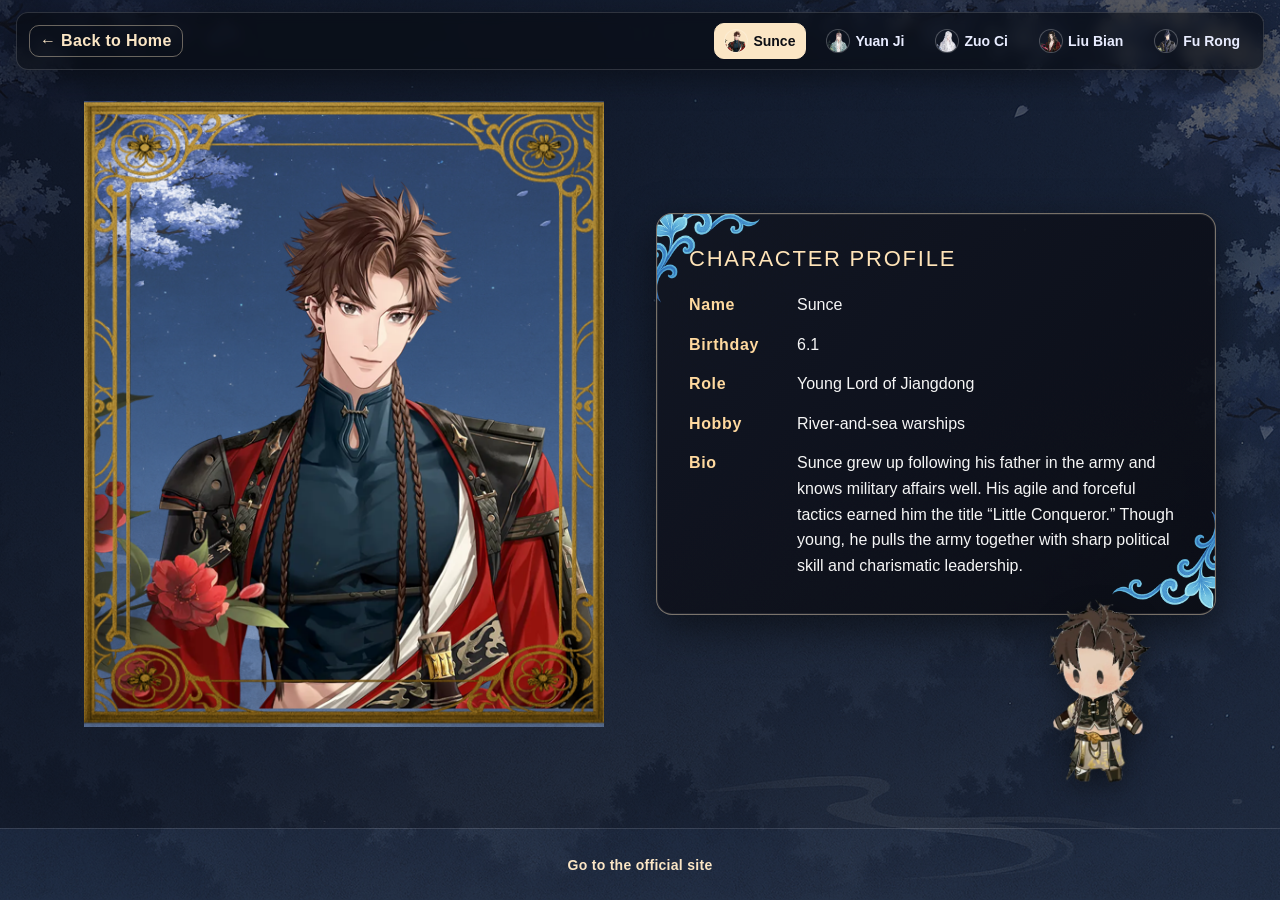
==== role1.html @ f716910d "Add files via upload" ====
﻿<!-- role1 Sunce profile -->
<!DOCTYPE html>
<html lang="en">
<head>
  <meta charset="UTF-8">
  <meta name="viewport" content="width=device-width, initial-scale=1.0">
  <title>Sunce Profile</title>
  <link rel="stylesheet" href="css/role1.css">
</head>
<body>
  <header class="nav-bar">
    <a class="nav-back" href="index.html" aria-label="Back to home">← Back to Home</a>
    <button class="nav-toggle" type="button" aria-expanded="false" aria-controls="nav-links">
      <span class="sr-only">Toggle navigation</span>
      <span class="nav-toggle-icon" aria-hidden="true"></span>
    </button>
    <nav id="nav-links" class="nav-links" aria-label="Character navigation">
      <a href="role1.html" class="active"><img class="nav-icon" src="images/Sunce.png" alt="">Sunce</a>
      <a href="role2.html"><img class="nav-icon" src="images/Yuanji.png" alt="">Yuan Ji</a>
      <a href="role3.html"><img class="nav-icon" src="images/Zuoci.png" alt="">Zuo Ci</a>
      <a href="role4.html"><img class="nav-icon" src="images/Liubian.png" alt="">Liu Bian</a>
      <a href="role5.html"><img class="nav-icon" src="images/Furong.png" alt="">Fu Rong</a>
    </nav>
  </header>

  <main class="page">
    <h1 class="sr-only">Sunce profile</h1>
    <section class="card">
      <img class="card-frame" src="images/card_background.png" alt="">
      <img class="card-frame-top" src="images/card_frame.png" alt="">
      <img class="card-portrait" src="images/Sunce.png" alt="Sunce portrait">
    </section>

    <section class="info-panel">
      <div class="info-heading">Character Profile</div>
      <dl class="info-list">
        <div class="info-row">
          <dt>Name</dt>
          <dd>Sunce</dd>
        </div>
        <div class="info-row">
          <dt>Birthday</dt>
          <dd>6.1</dd>
        </div>
        <div class="info-row">
          <dt>Role</dt>
          <dd>Young Lord of Jiangdong</dd>
        </div>
        <div class="info-row">
          <dt>Hobby</dt>
          <dd>River-and-sea warships</dd>
        </div>
        <div class="info-row">
          <dt>Bio</dt>
          <dd>Sunce grew up following his father in the army and knows military affairs well. His agile and forceful tactics earned him the title “Little Conqueror.” Though young, he pulls the army together with sharp political skill and charismatic leadership.</dd>
        </div>
      </dl>
    </section>

    <button class="chibi-trigger" type="button" aria-label="Sunce chibi dialog">
      <img src="images/Sunce_q.png" alt="Sunce chibi illustration">
      <span class="chibi-dialog" role="dialog" aria-live="polite">You look even better than I imagined.</span>
    </button>
  </main>

  <footer class="site-footer">
    <a href="https://yuan.lingxigames.com/#/pc" target="_blank" rel="noopener noreferrer">Go to the official site</a>
  </footer>

  <script src="js/role1.js"></script>
</body>
</html>
---- css/role1.css ----
﻿:root {
  --footer-h: 72px;
}

body {
  margin: 0;
  min-height: 100vh;
  font-family: "Segoe UI", Arial, sans-serif;
  color: #f8f8f8;
  background: url("../images/background.png") center/cover no-repeat fixed #0b0d13;
}

.sr-only {
  position: absolute;
  width: 1px;
  height: 1px;
  padding: 0;
  margin: -1px;
  overflow: hidden;
  clip: rect(0, 0, 0, 0);
  border: 0;
}

.nav-bar {
  position: fixed;
  top: 12px;
  left: 16px;
  right: 16px;
  display: flex;
  align-items: center;
  gap: 16px;
  justify-content: flex-start;
  padding: 10px 12px;
  background: rgba(8, 10, 18, 0.6);
  border: 1px solid rgba(255, 255, 255, 0.15);
  border-radius: 12px;
  backdrop-filter: blur(6px);
  box-shadow: 0 10px 28px rgba(0, 0, 0, 0.35);
  z-index: 10;
  position: fixed;
}

.nav-toggle {
  display: none;
  background: rgba(251, 230, 197, 0.12);
  border: 1px solid rgba(251, 230, 197, 0.4);
  color: #fbe6c5;
  border-radius: 10px;
  padding: 8px 10px;
  cursor: pointer;
  align-items: center;
  justify-content: center;
  gap: 6px;
}

.nav-toggle:focus-visible {
  outline: 2px solid #fbe6c5;
  outline-offset: 2px;
}

.nav-toggle-icon,
.nav-toggle-icon::before,
.nav-toggle-icon::after {
  display: block;
  width: 18px;
  height: 2px;
  background: currentColor;
  border-radius: 1px;
  position: relative;
  content: "";
}

.nav-toggle-icon::before,
.nav-toggle-icon::after {
  position: absolute;
  left: 0;
}

.nav-toggle-icon::before {
  top: -6px;
}

.nav-toggle-icon::after {
  top: 6px;
}

.nav-back {
  color: #fbe6c5;
  text-decoration: none;
  font-weight: 700;
  letter-spacing: 0.02em;
  padding: 6px 10px;
  border-radius: 10px;
  border: 1px solid rgba(251, 230, 197, 0.4);
  transition: background 0.2s, border-color 0.2s, color 0.2s;
}

.nav-back:hover {
  background: rgba(251, 230, 197, 0.12);
  border-color: rgba(251, 230, 197, 0.7);
  color: #fff4df;
}

.nav-links {
  display: flex;
  align-items: center;
  gap: 10px;
  flex-wrap: wrap;
  margin-left: auto;
}

.nav-links a {
  color: #e8ecff;
  text-decoration: none;
  padding: 6px 10px;
  border-radius: 10px;
  font-weight: 600;
  font-size: 14px;
  border: 1px solid transparent;
  transition: background 0.2s, color 0.2s, border-color 0.2s;
  display: inline-flex;
  align-items: center;
  gap: 6px;
}

.nav-links a:hover {
  background: rgba(255, 255, 255, 0.08);
  border-color: rgba(255, 255, 255, 0.25);
}

.nav-links a.active {
  color: #0b0d13;
  background: #fbe6c5;
  border-color: #fbe6c5;
}

.nav-icon {
  width: 22px;
  height: 22px;
  border-radius: 50%;
  object-fit: cover;
  display: block;
  box-shadow: 0 0 0 1px rgba(255, 255, 255, 0.25);
}

.page {
  display: grid;
  grid-template-columns: 1.05fr 1fr;
  gap: 32px;
  align-items: center;
  justify-items: center;
  padding: 48px 64px;
  min-height: calc(100vh - var(--footer-h));
  background: linear-gradient(120deg, rgba(6, 8, 16, 0.78), rgba(10, 12, 20, 0.6));
  box-sizing: border-box;
  position: relative;
}

.card {
  position: relative;
  width: min(520px, 42vw);
  aspect-ratio: 3 / 4;
  overflow: visible;
  animation: fade-up 0.65s ease forwards;
  animation-delay: 0.02s;
  opacity: 0;
  transform: translateY(12px);
  will-change: opacity, transform;
}

.card-frame {
  position: absolute;
  inset: 0;
  width: 100%;
  height: 100%;
  object-fit: contain;
  z-index: 1;
  pointer-events: none;
}

.card-frame-top {
  position: absolute;
  inset: 0;
  width: 100%;
  height: 100%;
  object-fit: contain;
  z-index: 4;
  pointer-events: none;
  transform: translate(var(--frame-top-offset-x), var(--frame-top-offset-y)) scale(1.02);
}

.card-portrait {
  position: absolute;
  width: auto;
  height: auto;
  max-width: 100%;
  max-height: 100%;
  object-fit: contain;
  transform: translateY(8%);
  z-index: 2;
}

.card-caption {
  position: absolute;
  bottom: 6%;
  left: 50%;
  transform: translateX(-50%);
  padding: 8px 16px;
  background: rgba(0, 0, 0, 0.45);
  border: 1px solid rgba(255, 255, 255, 0.35);
  border-radius: 12px;
  backdrop-filter: blur(4px);
  z-index: 3;
}

.card-caption .name {
  font-size: 20px;
  letter-spacing: 0.06em;
}

.info-panel {
  position: relative;
  width: min(560px, 48vw);
  padding: 32px 32px 36px;
  background: linear-gradient(135deg, rgba(18, 22, 34, 0.92), rgba(10, 12, 20, 0.92));
  border: 1px solid rgba(251, 230, 197, 0.45);
  border-radius: 16px;
  box-shadow: 0 14px 40px rgba(0, 0, 0, 0.5), inset 0 0 0 1px rgba(255, 255, 255, 0.08);
  box-sizing: border-box;
  overflow: hidden;
  animation: fade-up 0.65s ease forwards;
  animation-delay: 0.08s;
  opacity: 0;
  transform: translateY(12px);
  will-change: opacity, transform;
}

.info-panel::before,
.info-panel::after {
  content: "";
  position: absolute;
  width: 120px;
  height: 120px;
  pointer-events: none;
  background-size: contain;
  background-repeat: no-repeat;
}

.info-panel::before {
  top: -12px;
  left: -12px;
  background-image: url("../images/top_left.png");
}

.info-panel::after {
  bottom: -12px;
  right: -12px;
  background-image: url("../images/bottom_right.png");
}

.info-heading {
  margin: 0 0 20px;
  font-size: 22px;
  letter-spacing: 0.08em;
  text-transform: uppercase;
  color: #ffe4b8;
}

.info-list {
  margin: 0;
  padding: 0;
  display: grid;
  gap: 14px;
}

.info-row {
  display: grid;
  grid-template-columns: 96px 1fr;
  gap: 12px;
  align-items: baseline;
}

.info-row dt {
  margin: 0;
  font-weight: 700;
  letter-spacing: 0.04em;
  color: #ffd99f;
}

.info-row dd {
  margin: 0;
  font-weight: 400;
  line-height: 1.6;
  color: #f6f6f6;
}

.chibi-trigger {
  position: absolute;
  right: 36px;
  bottom: calc(-50px + var(--footer-h));
  background: none;
  border: none;
  padding: 0;
  cursor: pointer;
  display: block;
  z-index: 6;
}

.chibi-trigger img {
  width: 280px;
  height: auto;
  display: block;
  filter: drop-shadow(0 8px 14px rgba(0, 0, 0, 0.45));
  transition: transform 0.15s ease;
}

.chibi-trigger:hover img {
  transform: translateY(-4px);
}

.chibi-dialog {
  position: absolute;
  right: 100%;
  bottom: 80px;
  transform: translateX(-10px);
  display: none;
  width: max-content;
  max-width: 360px;
  min-width: 120px;
  padding: 12px 14px;
  border-radius: 12px;
  background: rgba(10, 12, 20, 0.9);
  color: #fbe6c5;
  font-weight: 600;
  box-shadow: 0 10px 28px rgba(0, 0, 0, 0.35);
  border: 1px solid rgba(255, 255, 255, 0.18);
  line-height: 1.4;
  white-space: normal;
  word-break: break-word;
  writing-mode: horizontal-tb;
  text-align: left;
}

.chibi-dialog::after {
  content: "";
  position: absolute;
  top: 50%;
  right: -12px;
  transform: translateY(-50%);
  border-width: 10px 0 10px 12px;
  border-style: solid;
  border-color: transparent transparent transparent rgba(10, 12, 20, 0.9);
  filter: drop-shadow(1px 0 2px rgba(0, 0, 0, 0.3));
}

.chibi-trigger.is-open .chibi-dialog {
  display: block;
}

.site-footer {
  position: fixed;
  left: 0;
  right: 0;
  bottom: 0;
  height: var(--footer-h);
  box-sizing: border-box;
  display: flex;
  align-items: center;
  justify-content: center;
  text-align: center;
  padding: 12px;
  color: #e8ecff;
  font-size: 14px;
  background: rgba(8, 10, 18, 0.55);
  border-top: 1px solid rgba(255, 255, 255, 0.12);
}

.site-footer a {
  color: #fbe6c5;
  text-decoration: none;
  font-weight: 700;
  letter-spacing: 0.02em;
}

.site-footer a:hover {
  text-decoration: underline;
}

@keyframes fade-up {
  from {
    opacity: 0;
    transform: translateY(16px);
  }
  to {
    opacity: 1;
    transform: translateY(0);
  }
}

@media (max-width: 900px) {
  .page {
    grid-template-columns: 1fr;
    grid-template-rows: auto auto;
    gap: 24px;
    padding: 32px 20px 140px;
  }

  .card,
  .info-panel {
    width: min(520px, 92vw);
  }

  .nav-toggle {
    display: inline-flex;
  }

  .nav-links {
    position: absolute;
    top: calc(100% + 8px);
    right: 12px;
    left: 12px;
    flex-direction: column;
    gap: 8px;
    padding: 10px;
    background: rgba(8, 10, 18, 0.9);
    border: 1px solid rgba(255, 255, 255, 0.15);
    border-radius: 12px;
    box-shadow: 0 10px 28px rgba(0, 0, 0, 0.35);
    display: none;
  }

  .nav-bar.nav-open .nav-links {
    display: flex;
  }

  .card {
    order: 1;
  }

  .info-panel {
    order: 2;
  }

  .chibi-trigger {
    right: 16px;
    bottom: calc(12px + var(--footer-h));
  }
}

@media (prefers-reduced-motion: reduce) {
  .card,
  .info-panel {
    animation: none;
    opacity: 1;
    transform: none;
  }
}
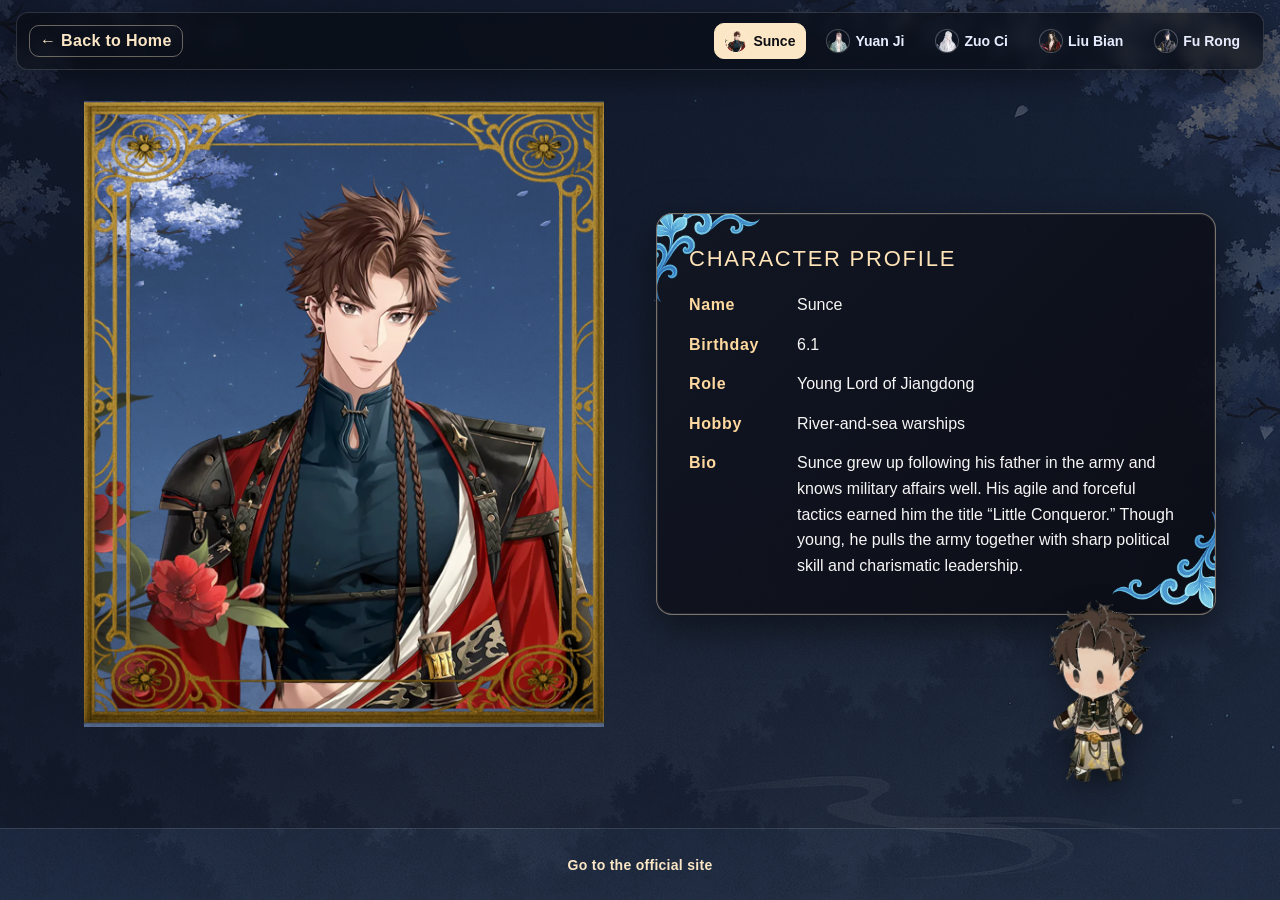
==== commit 5d99536c: "Add files via upload" ====
--- a/role1.html
+++ b/role1.html
@@ -8,6 +8,7 @@
   <link rel="stylesheet" href="css/role1.css">
 </head>
 <body>
+  <a href="#main-content" class="skip-link">Skip to main content</a>
   <header class="nav-bar">
     <a class="nav-back" href="index.html" aria-label="Back to home">← Back to Home</a>
     <button class="nav-toggle" type="button" aria-expanded="false" aria-controls="nav-links">
@@ -23,7 +24,7 @@
     </nav>
   </header>
 
-  <main class="page">
+  <main id="main-content" class="page">
     <h1 class="sr-only">Sunce profile</h1>
     <section class="card">
       <img class="card-frame" src="images/card_background.png" alt="">
--- a/css/role1.css
+++ b/css/role1.css
@@ -1,5 +1,7 @@
 ﻿:root {
   --footer-h: 72px;
+  --chibi-mobile-gap: 0px;
+  --chibi-w: 280px;
 }
 
 body {
@@ -386,6 +388,25 @@
   text-decoration: underline;
 }
 
+.skip-link {
+  position: absolute;
+  top: -40px;
+  left: 0;
+  background: #000;
+  color: #fbe6c5;
+  padding: 8px 16px;
+  z-index: 100;
+  transition: top 0.3s;
+  text-decoration: none;
+  font-weight: bold;
+  border-bottom-right-radius: 8px;
+}
+
+.skip-link:focus {
+  top: 0;
+  outline: 2px solid #fbe6c5;
+}
+
 @keyframes fade-up {
   from {
     opacity: 0;
@@ -398,11 +419,15 @@
 }
 
 @media (max-width: 900px) {
+  :root {
+    --chibi-mobile-gap: 280px;
+  }
+
   .page {
     grid-template-columns: 1fr;
     grid-template-rows: auto auto;
     gap: 24px;
-    padding: 32px 20px 140px;
+    padding: 32px 20px calc(50px + var(--chibi-mobile-gap));
   }
 
   .card,
@@ -445,6 +470,26 @@
     right: 16px;
     bottom: calc(12px + var(--footer-h));
   }
+
+  .chibi-dialog {
+    --dialog-w: clamp(60px, calc(100vw - var(--chibi-w) - 44px), 320px);
+    width: var(--dialog-w);
+    max-width: none;
+    left: max(16px, calc(100vw - 16px - var(--chibi-w) - 12px - var(--dialog-w)));
+    right: auto;
+    bottom: calc(100% + 12px);
+    transform: none;
+    text-align: left;
+  }
+
+  .chibi-dialog::after {
+    top: 50%;
+    right: -12px;
+    bottom: auto;
+    transform: translateY(-50%);
+    border-width: 10px 0 10px 12px;
+    border-color: transparent transparent transparent rgba(10, 12, 20, 0.9);
+  }
 }
 
 @media (prefers-reduced-motion: reduce) {
